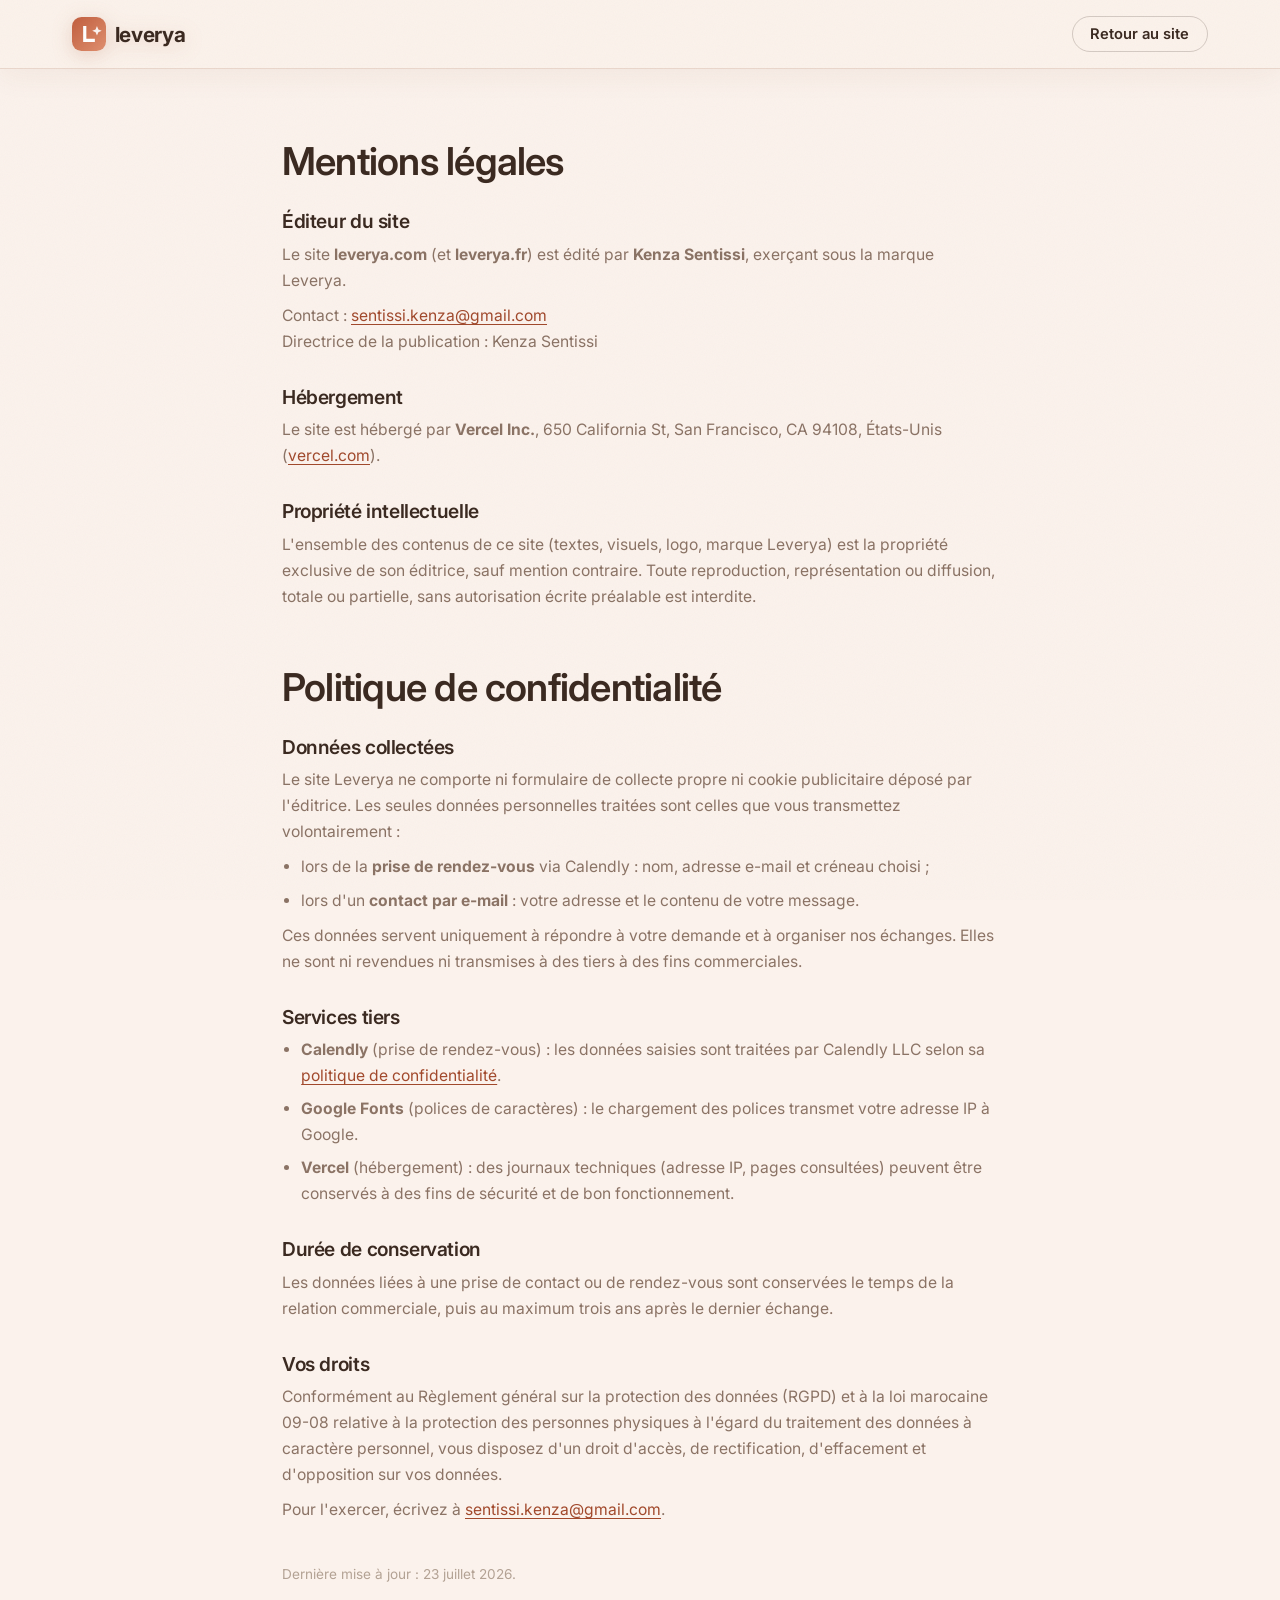
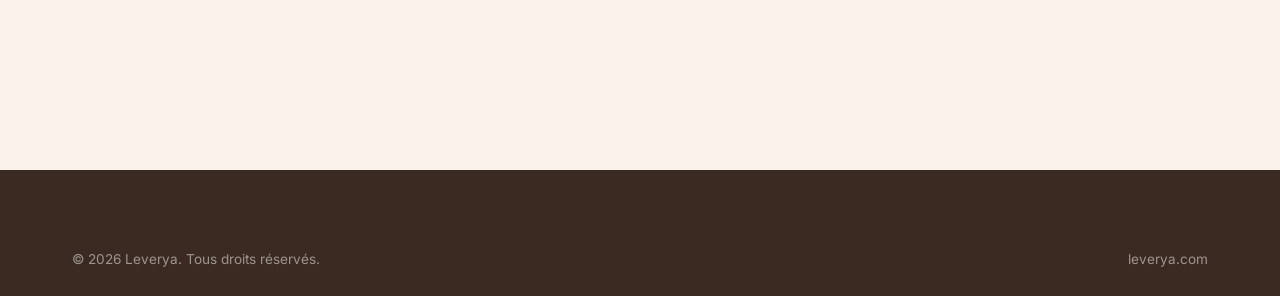
==== mentions-legales.html @ 55bc8343 "feat: v3 - logo Leverya, Calendly, photo cercle, mentions légales - Logo SVG (carré dégradé terracot" ====
<!DOCTYPE html>
<html lang="fr">
  <head>
    <meta charset="UTF-8" />
    <meta name="viewport" content="width=device-width, initial-scale=1.0" />
    <meta name="robots" content="noindex" />
    <meta
      name="description"
      content="Mentions légales et politique de confidentialité du site Leverya."
    />
    <title>Mentions légales · Leverya</title>
    <link
      rel="icon"
      href="data:image/svg+xml,%3Csvg xmlns='http://www.w3.org/2000/svg' viewBox='0 0 100 100'%3E%3Crect width='100' height='100' rx='26' fill='%23C15E3E'/%3E%3Ctext x='50' y='73' font-family='Georgia,serif' font-size='60' font-weight='600' text-anchor='middle' fill='white'%3EL%3C/text%3E%3C/svg%3E"
    />
    <link rel="preconnect" href="https://fonts.googleapis.com" />
    <link rel="preconnect" href="https://fonts.gstatic.com" crossorigin />
    <link
      href="https://fonts.googleapis.com/css2?family=Fraunces:ital,opsz,wght@0,9..144,400;0,9..144,500;0,9..144,600;1,9..144,400;1,9..144,500;1,9..144,600&family=Inter:wght@400;500;600;700&display=swap"
      rel="stylesheet"
    />
    <link rel="stylesheet" href="css/style.css" />
  </head>

  <body>
    <header class="site-header scrolled">
      <div class="container header-inner">
        <a class="brand" href="/" aria-label="Retour à l'accueil">
          <svg class="brand-logo" viewBox="0 0 150 32" aria-label="Leverya">
            <defs>
              <linearGradient id="logo-g" x1="0" y1="0" x2="1" y2="1">
                <stop offset="0%" stop-color="#c15e3e"/>
                <stop offset="100%" stop-color="#e0906f"/>
              </linearGradient>
            </defs>
            <rect width="32" height="32" rx="9" fill="url(#logo-g)"/>
            <path d="M10.5 23.5v-15h3v12h8v3z" fill="#fff"/>
            <path d="M23.5 8.5l1.3 3.2 3.2 1.3-3.2 1.3-1.3 3.2-1.3-3.2-3.2-1.3 3.2-1.3z" fill="#fff" opacity="0.9"/>
            <text x="40" y="23.5" font-family="Inter,system-ui,sans-serif" font-size="19.5" font-weight="700" letter-spacing="-0.3" fill="#3b2a21">leverya</text>
          </svg>
        </a>
        <a class="btn btn-ghost btn-sm" href="/">Retour au site</a>
      </div>
    </header>

    <main class="legal-main">
      <div class="container narrow">
        <h1 class="section-title">Mentions légales</h1>

        <section class="legal-block">
          <h2>Éditeur du site</h2>
          <p>
            Le site <strong>leverya.com</strong> (et <strong>leverya.fr</strong>)
            est édité par <strong>Kenza Sentissi</strong>, exerçant sous la
            marque Leverya.
          </p>
          <p>
            Contact :
            <a href="mailto:sentissi.kenza@gmail.com">sentissi.kenza@gmail.com</a
            ><br />
            Directrice de la publication : Kenza Sentissi
          </p>
        </section>

        <section class="legal-block">
          <h2>Hébergement</h2>
          <p>
            Le site est hébergé par <strong>Vercel Inc.</strong>, 650 California
            St, San Francisco, CA 94108, États-Unis
            (<a href="https://vercel.com" rel="noopener" target="_blank">vercel.com</a>).
          </p>
        </section>

        <section class="legal-block">
          <h2>Propriété intellectuelle</h2>
          <p>
            L'ensemble des contenus de ce site (textes, visuels, logo, marque
            Leverya) est la propriété exclusive de son éditrice, sauf mention
            contraire. Toute reproduction, représentation ou diffusion, totale
            ou partielle, sans autorisation écrite préalable est interdite.
          </p>
        </section>

        <h1 class="section-title legal-title-2">Politique de confidentialité</h1>

        <section class="legal-block">
          <h2>Données collectées</h2>
          <p>
            Le site Leverya ne comporte ni formulaire de collecte propre ni
            cookie publicitaire déposé par l'éditrice. Les seules données
            personnelles traitées sont celles que vous transmettez
            volontairement :
          </p>
          <ul>
            <li>
              lors de la <strong>prise de rendez-vous</strong> via Calendly :
              nom, adresse e-mail et créneau choisi ;
            </li>
            <li>
              lors d'un <strong>contact par e-mail</strong> : votre adresse et
              le contenu de votre message.
            </li>
          </ul>
          <p>
            Ces données servent uniquement à répondre à votre demande et à
            organiser nos échanges. Elles ne sont ni revendues ni transmises à
            des tiers à des fins commerciales.
          </p>
        </section>

        <section class="legal-block">
          <h2>Services tiers</h2>
          <ul>
            <li>
              <strong>Calendly</strong> (prise de rendez-vous) : les données
              saisies sont traitées par Calendly LLC selon sa
              <a
                href="https://calendly.com/privacy"
                rel="noopener"
                target="_blank"
                >politique de confidentialité</a
              >.
            </li>
            <li>
              <strong>Google Fonts</strong> (polices de caractères) : le
              chargement des polices transmet votre adresse IP à Google.
            </li>
            <li>
              <strong>Vercel</strong> (hébergement) : des journaux techniques
              (adresse IP, pages consultées) peuvent être conservés à des fins
              de sécurité et de bon fonctionnement.
            </li>
          </ul>
        </section>

        <section class="legal-block">
          <h2>Durée de conservation</h2>
          <p>
            Les données liées à une prise de contact ou de rendez-vous sont
            conservées le temps de la relation commerciale, puis au maximum
            trois ans après le dernier échange.
          </p>
        </section>

        <section class="legal-block">
          <h2>Vos droits</h2>
          <p>
            Conformément au Règlement général sur la protection des données
            (RGPD) et à la loi marocaine 09-08 relative à la protection des
            personnes physiques à l'égard du traitement des données à caractère
            personnel, vous disposez d'un droit d'accès, de rectification,
            d'effacement et d'opposition sur vos données.
          </p>
          <p>
            Pour l'exercer, écrivez à
            <a href="mailto:sentissi.kenza@gmail.com">sentissi.kenza@gmail.com</a>.
          </p>
        </section>

        <p class="legal-updated">Dernière mise à jour : 23 juillet 2026.</p>
      </div>
    </main>

    <footer class="site-footer">
      <div class="container footer-bottom">
        <p>© 2026 Leverya. Tous droits réservés.</p>
        <a class="footer-legal-link" href="/">leverya.com</a>
      </div>
    </footer>
  </body>
</html>
---- css/style.css ----
/* =========================================================
   Leverya · L'IA au service de vos livrables
   Design system v2 : palette terracotta + dynamisme
   Sommaire :
     1. Variables
     2. Reset et base
     3. Fond anime (blobs)
     4. Utilitaires (container, boutons, titres)
     5. En-tete
     6. Hero (+ visuel anime, compteurs)
     7. Marquee
     8. Offres 4C
     9. Methode (timeline qui se trace)
     10. Avant / apres
     11. Personas
     12. A propos
     13. Preuve
     14. FAQ
     15. CTA + prise de rendez-vous
     16. Pied de page
     17. Animations et responsive
   ========================================================= */

/* ============ 1. VARIABLES ============ */
:root {
  /* Palette terracotta (brand kit) */
  --cream: #fbf2ec;
  --cream-2: #f6e9dd;
  --cream-panel: #f0e2d3;
  --line-warm: #ead7cc;
  --white: #ffffff;

  --terra: #c15e3e;
  --terra-2: #e0906f;
  --terra-deep: #a1492c;
  --terra-soft: #f7e2d6;

  --ink: #3b2a21;
  --ink-soft: #8b7365;
  --ink-faint: #b3a294;

  /* Ombres chaudes */
  --shadow-sm: 0 2px 10px rgba(120, 70, 40, 0.07);
  --shadow-md: 0 16px 40px rgba(120, 70, 40, 0.12);
  --shadow-lg: 0 30px 70px rgba(120, 70, 40, 0.16);
  --shadow-terra: 0 12px 26px rgba(193, 94, 62, 0.32);

  /* Rayons */
  --r-sm: 14px;
  --r-md: 22px;
  --r-lg: 30px;
  --r-xl: 40px;
  --r-pill: 999px;

  --sans: "Inter", system-ui, -apple-system, "Segoe UI", Roboto, sans-serif;
  --serif: "Fraunces", Georgia, "Times New Roman", serif;

  --container: 1200px;
  --pad: clamp(1.1rem, 4vw, 2rem);
  --section-y: clamp(4rem, 9vw, 7rem);

  --grain: url("data:image/svg+xml,%3Csvg xmlns='http://www.w3.org/2000/svg' width='160' height='160'%3E%3Cfilter id='n'%3E%3CfeTurbulence type='fractalNoise' baseFrequency='0.9' numOctaves='2' stitchTiles='stitch'/%3E%3C/filter%3E%3Crect width='100%25' height='100%25' filter='url(%23n)'/%3E%3C/svg%3E");
}

/* ============ 2. RESET ET BASE ============ */
*,
*::before,
*::after {
  box-sizing: border-box;
  margin: 0;
  padding: 0;
}

html {
  scroll-behavior: smooth;
  scroll-padding-top: 90px;
  background: var(--cream);
  -webkit-text-size-adjust: 100%;
}

body {
  position: relative;
  font-family: var(--sans);
  color: var(--ink);
  background: transparent;
  line-height: 1.65;
  font-size: 1.0625rem;
  -webkit-font-smoothing: antialiased;
  text-rendering: optimizeLegibility;
  overflow-x: hidden;
}

body::before {
  content: "";
  position: fixed;
  inset: 0;
  background-image: var(--grain);
  background-size: 160px;
  opacity: 0.04;
  pointer-events: none;
  z-index: 9999;
  mix-blend-mode: multiply;
}

img {
  max-width: 100%;
  display: block;
}
a {
  color: inherit;
  text-decoration: none;
}
h1,
h2,
h3 {
  line-height: 1.1;
  font-weight: 600;
  letter-spacing: -0.02em;
}
em {
  font-style: normal;
}
.hero-title em,
.section-title em,
.cta-title em {
  font-family: var(--serif);
  font-style: italic;
  font-weight: 500;
  letter-spacing: -0.01em;
  color: var(--terra);
}
svg {
  display: block;
}
::selection {
  background: var(--terra);
  color: #fff;
}

/* ============ 3. FOND ANIME ============ */
.bg-decor {
  position: fixed;
  inset: 0;
  z-index: -1;
  overflow: hidden;
  pointer-events: none;
}
.blob {
  position: absolute;
  border-radius: 50%;
  filter: blur(60px);
  opacity: 0.5;
}
.blob-1 {
  width: 520px;
  height: 520px;
  top: -140px;
  right: -120px;
  background: radial-gradient(circle at 30% 30%, #f3c3ab, transparent 70%);
  animation: blobFloat 20s ease-in-out infinite;
}
.blob-2 {
  width: 460px;
  height: 460px;
  top: 40%;
  left: -160px;
  background: radial-gradient(circle at 40% 40%, #f6d9c6, transparent 70%);
  animation: blobFloat 26s ease-in-out infinite reverse;
}
.blob-3 {
  width: 400px;
  height: 400px;
  bottom: -120px;
  right: 10%;
  background: radial-gradient(circle at 50% 50%, #eecbb6, transparent 70%);
  animation: blobFloat 23s ease-in-out infinite;
}

/* ============ 4. UTILITAIRES ============ */
.container {
  width: 100%;
  max-width: var(--container);
  margin-inline: auto;
  padding-inline: var(--pad);
}
.container.narrow {
  max-width: 780px;
}
.section {
  padding-block: var(--section-y);
  position: relative;
}

.eyebrow {
  display: inline-flex;
  align-items: center;
  gap: 0.55rem;
  font-size: 0.78rem;
  font-weight: 700;
  letter-spacing: 0.14em;
  text-transform: uppercase;
  color: var(--terra);
  margin-bottom: 1rem;
}
.eyebrow::before {
  content: "";
  width: 22px;
  height: 2px;
  border-radius: 2px;
  background: var(--terra);
}
.eyebrow-light {
  color: rgba(255, 255, 255, 0.9);
}
.eyebrow-light::before {
  background: rgba(255, 255, 255, 0.7);
}

.section-head {
  max-width: 720px;
  margin: 0 auto clamp(2.5rem, 5vw, 3.5rem);
  text-align: center;
}
.section-head-left {
  margin-inline: 0;
  text-align: left;
}
.section-title {
  font-size: clamp(1.9rem, 3.8vw, 3rem);
}
.section-lead {
  margin-top: 1.1rem;
  color: var(--ink-soft);
  font-size: 1.08rem;
}

/* Boutons */
.btn {
  display: inline-flex;
  align-items: center;
  justify-content: center;
  gap: 0.6rem;
  padding: 0.85rem 1.5rem;
  border: 1px solid transparent;
  border-radius: var(--r-pill);
  font-family: inherit;
  font-size: 1rem;
  font-weight: 600;
  line-height: 1;
  cursor: pointer;
  transition: transform 0.25s ease, box-shadow 0.25s ease, background 0.25s ease,
    border-color 0.25s ease;
  white-space: nowrap;
}
.btn-sm {
  padding: 0.6rem 1.1rem;
  font-size: 0.92rem;
}
.btn-lg {
  padding: 1.02rem 1.8rem;
  font-size: 1.05rem;
}
.btn-arrow {
  flex: none;
  width: 1.55em;
  height: 1.55em;
  padding: 0.32em;
  border-radius: 50%;
  fill: none;
  stroke: currentColor;
  stroke-width: 2.2;
  stroke-linecap: round;
  stroke-linejoin: round;
  transition: transform 0.25s ease;
}
.btn:hover .btn-arrow {
  transform: translateX(3px);
}
.btn-primary {
  background: var(--terra);
  color: #fff;
  box-shadow: var(--shadow-terra);
}
.btn-primary .btn-arrow {
  background: rgba(255, 255, 255, 0.22);
}
.btn-primary:hover {
  background: var(--terra-deep);
  transform: translateY(-2px);
  box-shadow: 0 18px 34px rgba(161, 73, 44, 0.36);
}
.btn-ghost {
  background: transparent;
  color: var(--ink);
  border-color: rgba(59, 42, 33, 0.2);
}
.btn-ghost:hover {
  background: rgba(59, 42, 33, 0.04);
  border-color: var(--ink);
  transform: translateY(-2px);
}
.btn-light {
  background: #fff;
  color: var(--terra-deep);
}
.btn-light .btn-arrow {
  background: rgba(193, 94, 62, 0.16);
}
.btn-light:hover {
  transform: translateY(-2px);
  box-shadow: 0 18px 34px rgba(0, 0, 0, 0.16);
}

/* Carte generique */
.card {
  background: var(--white);
  border: 1px solid var(--line-warm);
  border-radius: var(--r-lg);
  box-shadow: var(--shadow-sm);
  transition: transform 0.3s ease, box-shadow 0.3s ease;
}

.spark {
  position: absolute;
  color: var(--terra-2);
  font-size: 1.4rem;
  line-height: 1;
  pointer-events: none;
  animation: floatY 6s ease-in-out infinite;
}

/* ============ 5. EN-TETE ============ */
.site-header {
  position: sticky;
  top: 0;
  z-index: 100;
  transition: background 0.3s ease, box-shadow 0.3s ease, backdrop-filter 0.3s ease;
}
.site-header.scrolled {
  background: rgba(251, 242, 236, 0.82);
  backdrop-filter: saturate(180%) blur(14px);
  box-shadow: 0 1px 0 var(--line-warm), 0 8px 30px rgba(120, 70, 40, 0.06);
}
.header-inner {
  display: flex;
  align-items: center;
  justify-content: space-between;
  gap: 1rem;
  padding-block: 1rem;
}
.brand {
  display: inline-flex;
  align-items: center;
  gap: 0.65rem;
  font-weight: 700;
}
.brand-logo {
  height: 34px;
  width: auto;
  display: block;
  filter: drop-shadow(0 4px 10px rgba(161, 73, 44, 0.2));
}
.nav {
  display: flex;
  gap: 2rem;
  margin-left: auto;
  margin-right: 1.6rem;
}
.nav a {
  position: relative;
  font-weight: 500;
  color: var(--ink-soft);
  transition: color 0.2s ease;
}
.nav a::after {
  content: "";
  position: absolute;
  left: 0;
  bottom: -6px;
  width: 0;
  height: 2px;
  border-radius: 2px;
  background: var(--terra);
  transition: width 0.25s ease;
}
.nav a:hover {
  color: var(--ink);
}
.nav a:hover::after {
  width: 100%;
}
.burger {
  display: none;
  flex-direction: column;
  gap: 5px;
  width: 44px;
  height: 44px;
  align-items: center;
  justify-content: center;
  background: transparent;
  border: 1px solid rgba(59, 42, 33, 0.2);
  border-radius: 12px;
  cursor: pointer;
}
.burger span {
  width: 20px;
  height: 2px;
  border-radius: 2px;
  background: var(--ink);
  transition: transform 0.3s ease, opacity 0.2s ease;
}
.burger[aria-expanded="true"] span:nth-child(1) {
  transform: translateY(7px) rotate(45deg);
}
.burger[aria-expanded="true"] span:nth-child(2) {
  opacity: 0;
}
.burger[aria-expanded="true"] span:nth-child(3) {
  transform: translateY(-7px) rotate(-45deg);
}
.mobile-menu {
  display: flex;
  flex-direction: column;
  gap: 0.35rem;
  padding: 0.6rem var(--pad) 1.4rem;
  background: rgba(251, 242, 236, 0.97);
  backdrop-filter: blur(14px);
  border-top: 1px solid var(--line-warm);
}
.mobile-menu[hidden] {
  display: none;
}
.mobile-menu a {
  padding: 0.75rem 0.5rem;
  font-weight: 500;
  color: var(--ink);
  border-bottom: 1px solid var(--line-warm);
}
.mobile-menu a.btn {
  margin-top: 0.6rem;
  border-bottom: none;
  color: #fff;
}

/* ============ 6. HERO ============ */
.hero {
  padding-top: clamp(2rem, 5vw, 3.5rem);
  padding-bottom: clamp(2rem, 5vw, 4rem);
}
.hero-grid {
  display: grid;
  grid-template-columns: 1.05fr 0.95fr;
  gap: clamp(2rem, 5vw, 4rem);
  align-items: center;
}
.kicker {
  display: inline-flex;
  align-items: center;
  gap: 0.6rem;
  font-size: 0.82rem;
  font-weight: 600;
  letter-spacing: 0.02em;
  color: var(--terra-deep);
  background: var(--terra-soft);
  padding: 0.5rem 1rem 0.5rem 0.8rem;
  border-radius: var(--r-pill);
  margin-bottom: 1.5rem;
}
.kicker-dot {
  width: 8px;
  height: 8px;
  border-radius: 50%;
  background: var(--terra);
  box-shadow: 0 0 0 4px rgba(193, 94, 62, 0.18);
  animation: pulse 2.4s ease-in-out infinite;
}
.hero-title {
  font-size: clamp(2.3rem, 4.6vw, 3.7rem);
  font-weight: 600;
  letter-spacing: -0.025em;
}
.hero-sub {
  max-width: 46ch;
  margin-top: 1.4rem;
  color: var(--ink-soft);
  font-size: clamp(1.05rem, 1.6vw, 1.2rem);
}
.hero-actions {
  display: flex;
  flex-wrap: wrap;
  gap: 0.9rem;
  margin-top: 2rem;
}
.hero-stats {
  display: flex;
  flex-wrap: wrap;
  gap: 1.6rem 2.4rem;
  list-style: none;
  margin-top: 2.6rem;
  padding-top: 1.8rem;
  border-top: 1px solid var(--line-warm);
}
.hero-stats li {
  display: flex;
  flex-direction: column;
}
.stat-num {
  font-family: var(--serif);
  font-size: 2.4rem;
  font-weight: 600;
  line-height: 1;
  color: var(--terra);
}
.stat-label {
  margin-top: 0.35rem;
  font-size: 0.9rem;
  color: var(--ink-soft);
  max-width: 16ch;
}

/* Visuel anime : document */
.hero-visual {
  position: relative;
  min-height: 380px;
  display: grid;
  place-items: center;
}
.doc-window {
  width: 100%;
  max-width: 400px;
  background: var(--white);
  border-radius: var(--r-lg);
  border: 1px solid var(--line-warm);
  box-shadow: var(--shadow-lg);
  overflow: hidden;
}
.doc-bar {
  display: flex;
  align-items: center;
  gap: 6px;
  padding: 14px 18px;
  background: var(--cream-2);
  border-bottom: 1px solid var(--line-warm);
}
.doc-bar > span {
  width: 11px;
  height: 11px;
  border-radius: 50%;
  background: var(--line-warm);
}
.doc-bar > span:nth-child(1) {
  background: #e08a6a;
}
.doc-bar > span:nth-child(2) {
  background: #e8b96f;
}
.doc-bar > span:nth-child(3) {
  background: #8fbf8a;
}
.doc-pill {
  margin-left: auto;
  display: inline-flex;
  align-items: center;
  gap: 6px;
  font-size: 0.72rem;
  font-weight: 600;
  color: var(--terra-deep);
  background: var(--terra-soft);
  padding: 5px 11px;
  border-radius: var(--r-pill);
}
.doc-dot-live {
  width: 7px;
  height: 7px;
  border-radius: 50%;
  background: var(--terra);
  animation: pulse 1.6s ease-in-out infinite;
}
.doc-body {
  padding: 1.6rem 1.6rem 1.9rem;
  display: grid;
  gap: 0.75rem;
}
.doc-title-line {
  height: 16px;
  width: 60%;
  border-radius: 6px;
  background: var(--ink);
  opacity: 0.85;
  transform-origin: left;
  animation: writeLine 7s ease-in-out infinite;
}
.doc-line {
  height: 10px;
  border-radius: 5px;
  background: var(--line-warm);
  transform-origin: left;
  animation: writeLine 7s ease-in-out infinite;
}
.doc-line.l1 { width: 100%; animation-delay: 0.3s; }
.doc-line.l2 { width: 92%; animation-delay: 0.6s; }
.doc-line.l3 { width: 96%; animation-delay: 0.9s; }
.doc-line.l4 { width: 70%; animation-delay: 1.2s; }
.doc-sep { height: 1px; background: var(--line-warm); margin: 0.4rem 0; }
.doc-line.l5 { width: 88%; animation-delay: 1.6s; }
.doc-line.l6 { width: 97%; animation-delay: 1.9s; }
.doc-line.l7 { width: 55%; animation-delay: 2.2s; background: var(--terra-2); opacity: 0.7; }

.float-card {
  position: absolute;
  display: flex;
  align-items: center;
  gap: 0.7rem;
  background: var(--white);
  border: 1px solid var(--line-warm);
  border-radius: var(--r-md);
  padding: 0.75rem 1rem;
  box-shadow: var(--shadow-md);
}
.float-card strong {
  display: block;
  font-size: 1.05rem;
  color: var(--ink);
}
.float-card span {
  font-size: 0.78rem;
  color: var(--ink-soft);
}
.fc-icon {
  display: grid;
  place-items: center;
  width: 38px;
  height: 38px;
  border-radius: 10px;
  background: var(--terra-soft);
  flex: none;
}
.fc-icon svg {
  width: 20px;
  height: 20px;
  fill: none;
  stroke: var(--terra);
  stroke-width: 1.9;
  stroke-linecap: round;
  stroke-linejoin: round;
}
.fc-icon-2 {
  background: #e5f0e2;
}
.fc-icon-2 svg {
  stroke: #4f9a54;
}
.float-card-time {
  top: 12%;
  left: -6%;
  animation: floatY 5s ease-in-out infinite;
}
.float-card-quality {
  bottom: 12%;
  right: -4%;
  animation: floatY 6s ease-in-out infinite 0.6s;
}
.hero-visual .spark-1 {
  top: 2%;
  right: 12%;
}
.hero-visual .spark-2 {
  bottom: 4%;
  left: 6%;
  font-size: 1rem;
  animation-delay: 1s;
}

/* ============ 7. MARQUEE ============ */
.marquee-wrap {
  padding-block: clamp(1rem, 2vw, 1.6rem);
  border-block: 1px solid var(--line-warm);
  background: rgba(246, 233, 221, 0.5);
}
.marquee {
  overflow: hidden;
  -webkit-mask-image: linear-gradient(90deg, transparent, #000 8%, #000 92%, transparent);
  mask-image: linear-gradient(90deg, transparent, #000 8%, #000 92%, transparent);
}
.marquee-track {
  display: flex;
  align-items: center;
  gap: 1.6rem;
  width: max-content;
  animation: marquee 26s linear infinite;
}
.marquee-track span {
  font-family: var(--serif);
  font-size: 1.5rem;
  font-weight: 500;
  color: var(--ink);
  white-space: nowrap;
}
.marquee-track i {
  color: var(--terra-2);
  font-style: normal;
  font-size: 0.7rem;
}
.marquee:hover .marquee-track {
  animation-play-state: paused;
}

/* ============ 8. OFFRES 4C ============ */
.cards-grid {
  display: grid;
  grid-template-columns: repeat(2, 1fr);
  gap: clamp(1rem, 2vw, 1.4rem);
}
.offer-card {
  position: relative;
  overflow: hidden;
  padding: clamp(1.6rem, 3vw, 2.3rem);
}
.offer-card::before {
  content: "";
  position: absolute;
  top: 0;
  left: 0;
  right: 0;
  height: 4px;
  background: linear-gradient(90deg, var(--terra), var(--terra-2));
  transform: scaleX(0);
  transform-origin: left;
  transition: transform 0.35s ease;
}
.offer-card:hover {
  transform: translateY(-6px);
  box-shadow: var(--shadow-md);
}
.offer-card:hover::before {
  transform: scaleX(1);
}
.offer-top {
  display: flex;
  align-items: center;
  gap: 0.8rem;
  margin-bottom: 1.2rem;
}
.offer-letter {
  display: grid;
  place-items: center;
  width: 46px;
  height: 46px;
  border-radius: 13px;
  background: var(--terra);
  color: #fff;
  font-family: var(--serif);
  font-size: 1.5rem;
  font-weight: 600;
  box-shadow: var(--shadow-terra);
}
.offer-step {
  font-size: 0.78rem;
  font-weight: 700;
  letter-spacing: 0.12em;
  text-transform: uppercase;
  color: var(--terra-deep);
}
.offer-card h3 {
  font-size: 1.4rem;
  margin-bottom: 0.5rem;
}
.offer-tagline {
  font-weight: 600;
  color: var(--terra-deep);
  margin-bottom: 0.7rem;
}
.offer-text {
  color: var(--ink-soft);
  margin-bottom: 1.1rem;
}
.check-list {
  list-style: none;
  display: grid;
  gap: 0.55rem;
}
.check-list li {
  position: relative;
  padding-left: 1.9rem;
  color: var(--ink);
  font-size: 0.97rem;
}
.check-list li::before {
  content: "";
  position: absolute;
  left: 0;
  top: 0.15em;
  width: 20px;
  height: 20px;
  border-radius: 50%;
  background: var(--terra-soft)
    url("data:image/svg+xml,%3Csvg xmlns='http://www.w3.org/2000/svg' viewBox='0 0 24 24' fill='none' stroke='%23c15e3e' stroke-width='3' stroke-linecap='round' stroke-linejoin='round'%3E%3Cpath d='M20 6L9 17l-5-5'/%3E%3C/svg%3E")
    center / 12px no-repeat;
}

/* ============ 9. METHODE (TIMELINE) ============ */
.method-panel {
  position: relative;
  overflow: hidden;
  background: var(--cream-panel);
  border-radius: var(--r-xl);
  padding: clamp(2rem, 5vw, 4rem);
  border: 1px solid rgba(255, 255, 255, 0.5);
}
.method-panel::after {
  content: "";
  position: absolute;
  inset: 0;
  background-image: var(--grain);
  background-size: 150px;
  opacity: 0.05;
  mix-blend-mode: multiply;
  pointer-events: none;
}
.method-panel .section-head {
  position: relative;
  z-index: 1;
  max-width: 640px;
}
.timeline {
  position: relative;
  list-style: none;
  margin-top: clamp(2rem, 4vw, 3rem);
  padding-left: 4px;
  z-index: 1;
}
.timeline::before {
  content: "";
  position: absolute;
  left: 26px;
  top: 12px;
  bottom: 12px;
  width: 3px;
  border-radius: 3px;
  background: var(--line-warm);
}
.timeline::after {
  content: "";
  position: absolute;
  left: 26px;
  top: 12px;
  width: 3px;
  height: var(--fill, 0%);
  max-height: calc(100% - 24px);
  border-radius: 3px;
  background: linear-gradient(var(--terra), var(--terra-2));
  transition: height 0.25s ease-out;
}
.tl-step {
  position: relative;
  display: flex;
  gap: 1.5rem;
  padding-bottom: 2.2rem;
}
.tl-step:last-child {
  padding-bottom: 0;
}
.tl-node {
  flex: none;
  display: grid;
  place-items: center;
  width: 54px;
  height: 54px;
  border-radius: 50%;
  background: var(--white);
  border: 2px solid var(--line-warm);
  color: var(--terra);
  font-family: var(--serif);
  font-size: 1.5rem;
  font-weight: 600;
  position: relative;
  z-index: 2;
  transition: border-color 0.4s ease, background 0.4s ease, color 0.4s ease,
    transform 0.4s ease;
}
.tl-step.on .tl-node {
  background: var(--terra);
  border-color: var(--terra);
  color: #fff;
  transform: scale(1.06);
}
.tl-kicker {
  font-size: 0.74rem;
  font-weight: 700;
  letter-spacing: 0.12em;
  text-transform: uppercase;
  color: var(--terra-deep);
}
.tl-body h3 {
  font-size: 1.25rem;
  margin: 0.25rem 0 0.4rem;
}
.tl-body p {
  color: var(--ink-soft);
  max-width: 52ch;
}

/* ============ 10. AVANT / APRES ============ */
.ba-grid {
  display: grid;
  grid-template-columns: 1fr auto 1fr;
  gap: clamp(1rem, 2.5vw, 2rem);
  align-items: center;
}
.ba-card {
  padding: clamp(1.6rem, 3vw, 2.2rem);
  border-radius: var(--r-lg);
  border: 1px solid var(--line-warm);
}
.ba-before {
  background: var(--white);
}
.ba-after {
  background: linear-gradient(160deg, #fff, var(--terra-soft));
  border-color: var(--terra-2);
}
.ba-tag {
  display: inline-block;
  font-size: 0.75rem;
  font-weight: 700;
  letter-spacing: 0.1em;
  text-transform: uppercase;
  color: var(--ink-soft);
  background: var(--cream-2);
  padding: 0.35rem 0.8rem;
  border-radius: var(--r-pill);
  margin-bottom: 1rem;
}
.ba-tag-after {
  color: #fff;
  background: var(--terra);
}
.ba-card h3 {
  font-size: 1.3rem;
  margin-bottom: 1rem;
}
.ba-list {
  list-style: none;
  display: grid;
  gap: 0.6rem;
  margin-bottom: 1.4rem;
}
.ba-list li {
  position: relative;
  padding-left: 1.4rem;
  color: var(--ink-soft);
  font-size: 0.96rem;
}
.ba-list li::before {
  content: "";
  position: absolute;
  left: 0;
  top: 0.55em;
  width: 7px;
  height: 7px;
  border-radius: 2px;
  background: var(--terra-2);
}
.ba-bar {
  display: flex;
  align-items: center;
  gap: 0.8rem;
  height: 34px;
  border-radius: var(--r-pill);
  background: var(--cream-2);
  padding: 0 1rem 0 0;
  overflow: hidden;
  font-size: 0.85rem;
  font-weight: 700;
  color: var(--ink-soft);
}
.ba-bar i {
  display: block;
  height: 100%;
  width: var(--w);
  border-radius: var(--r-pill);
  background: repeating-linear-gradient(45deg, #d9c3b4, #d9c3b4 8px, #cdb5a4 8px, #cdb5a4 16px);
}
.ba-bar-after i {
  background: linear-gradient(90deg, var(--terra), var(--terra-2));
}
.ba-bar-after {
  color: var(--terra-deep);
}
.ba-arrow svg {
  width: 40px;
  height: 40px;
  fill: none;
  stroke: var(--terra);
  stroke-width: 2;
  stroke-linecap: round;
  stroke-linejoin: round;
}

/* ============ 11. PERSONAS ============ */
.persona-grid {
  display: grid;
  grid-template-columns: repeat(3, 1fr);
  gap: clamp(1rem, 2vw, 1.4rem);
}
.persona-card {
  padding: clamp(1.6rem, 3vw, 2.1rem);
  background: var(--cream-2);
  border-color: transparent;
}
.persona-card:hover {
  transform: translateY(-5px);
  box-shadow: var(--shadow-md);
}
.persona-ico {
  display: grid;
  place-items: center;
  width: 52px;
  height: 52px;
  border-radius: 14px;
  background: #fff;
  box-shadow: var(--shadow-sm);
  margin-bottom: 1.1rem;
}
.persona-ico svg {
  width: 26px;
  height: 26px;
  fill: none;
  stroke: var(--terra);
  stroke-width: 1.8;
  stroke-linecap: round;
  stroke-linejoin: round;
}
.persona-card h3 {
  font-size: 1.2rem;
  margin-bottom: 0.55rem;
}
.persona-card p {
  color: var(--ink-soft);
  font-size: 0.98rem;
}

/* ============ 12. A PROPOS ============ */
.about-grid {
  display: grid;
  grid-template-columns: 0.9fr 1.1fr;
  gap: clamp(2rem, 5vw, 4rem);
  align-items: center;
}
.about-media {
  position: relative;
}
.about-frame {
  position: relative;
  border-radius: 50%;
  overflow: hidden;
  background: linear-gradient(160deg, var(--terra-2), var(--terra));
  box-shadow: var(--shadow-lg);
  aspect-ratio: 1 / 1;
  border: 6px solid #fff;
}
.about-frame::after {
  content: "";
  position: absolute;
  inset: 0;
  background: linear-gradient(180deg, transparent 60%, rgba(161, 73, 44, 0.22));
  mix-blend-mode: multiply;
}
.about-frame img {
  width: 100%;
  height: 100%;
  object-fit: cover;
  /* Zoom sur le visage (photo au pupitre, tete en haut) */
  transform: scale(1.65);
  transform-origin: 50% 14%;
  object-position: center top;
  /* Rechauffe legerement le fond de la photo pour l'accorder au terracotta */
  filter: saturate(1.12) sepia(0.14) contrast(1.02);
}
.about-badge {
  position: absolute;
  left: 50%;
  bottom: -16px;
  transform: translateX(-50%);
  width: max-content;
  max-width: 92%;
  text-align: center;
  background: #fff;
  border-radius: var(--r-md);
  padding: 0.8rem 1.3rem;
  box-shadow: var(--shadow-md);
  border: 1px solid var(--line-warm);
}
.about-badge strong {
  display: block;
  font-size: 0.95rem;
  color: var(--ink);
}
.about-badge span {
  font-size: 0.8rem;
  color: var(--ink-soft);
}
.about-spark {
  top: -14px;
  left: -10px;
  font-size: 2rem;
}
.about-body .section-title {
  margin-bottom: 1.2rem;
}
.about-body p {
  color: var(--ink-soft);
  margin-bottom: 1rem;
  max-width: 54ch;
}
.about-tags {
  list-style: none;
  display: flex;
  flex-wrap: wrap;
  gap: 0.55rem;
  margin: 1.3rem 0 0.4rem;
}
.about-tags li {
  font-size: 0.85rem;
  font-weight: 600;
  color: var(--terra-deep);
  background: var(--terra-soft);
  border: 1px solid rgba(193, 94, 62, 0.22);
  padding: 0.42rem 0.9rem;
  border-radius: var(--r-pill);
}
.about-body .btn {
  margin-top: 1.1rem;
}

/* ============ 13. PREUVE ============ */
.trust-grid {
  display: grid;
  grid-template-columns: repeat(4, 1fr);
  gap: clamp(1rem, 2vw, 1.4rem);
}
.trust-card {
  padding: clamp(1.5rem, 2.5vw, 2rem);
}
.trust-card:hover {
  transform: translateY(-5px);
  box-shadow: var(--shadow-md);
}
.trust-ico {
  display: grid;
  place-items: center;
  width: 50px;
  height: 50px;
  border-radius: 14px;
  background: var(--terra-soft);
  margin-bottom: 1rem;
}
.trust-ico svg {
  width: 26px;
  height: 26px;
  fill: none;
  stroke: var(--terra);
  stroke-width: 1.8;
  stroke-linecap: round;
  stroke-linejoin: round;
}
.trust-card h3 {
  font-size: 1.12rem;
  margin-bottom: 0.4rem;
}
.trust-card p {
  color: var(--ink-soft);
  font-size: 0.94rem;
}
.proof-soon {
  margin-top: 2rem;
  text-align: center;
  color: var(--ink-soft);
  font-size: 0.98rem;
}
.proof-soon span {
  color: var(--terra-2);
  letter-spacing: 0.1em;
  margin-right: 0.4rem;
}

/* ============ 14. FAQ ============ */
.section-faq .section-head {
  margin-bottom: clamp(2rem, 4vw, 3rem);
}
.faq {
  display: grid;
  gap: 0.9rem;
}
.faq-item {
  background: var(--white);
  border: 1px solid var(--line-warm);
  border-radius: var(--r-md);
  padding: 0 1.5rem;
  transition: box-shadow 0.25s ease, border-color 0.25s ease;
}
.faq-item[open] {
  box-shadow: var(--shadow-sm);
  border-color: var(--terra-2);
}
.faq-item summary {
  display: flex;
  align-items: center;
  justify-content: space-between;
  gap: 1rem;
  padding: 1.25rem 0;
  font-weight: 600;
  font-size: 1.05rem;
  cursor: pointer;
  list-style: none;
}
.faq-item summary::-webkit-details-marker {
  display: none;
}
.faq-icon {
  position: relative;
  flex: none;
  width: 26px;
  height: 26px;
  border-radius: 50%;
  background: var(--terra-soft);
  transition: background 0.25s ease;
}
.faq-icon::before,
.faq-icon::after {
  content: "";
  position: absolute;
  top: 50%;
  left: 50%;
  width: 11px;
  height: 2px;
  border-radius: 2px;
  background: var(--terra-deep);
  transform: translate(-50%, -50%);
  transition: transform 0.25s ease;
}
.faq-icon::after {
  transform: translate(-50%, -50%) rotate(90deg);
}
.faq-item[open] .faq-icon {
  background: var(--terra);
}
.faq-item[open] .faq-icon::before,
.faq-item[open] .faq-icon::after {
  background: #fff;
}
.faq-item[open] .faq-icon::after {
  transform: translate(-50%, -50%) rotate(0);
}
.faq-answer {
  padding-bottom: 1.35rem;
  color: var(--ink-soft);
  max-width: 64ch;
}

/* ============ 15. CTA + RDV ============ */
.cta-panel {
  position: relative;
  overflow: hidden;
  border-radius: var(--r-xl);
  padding: clamp(2.5rem, 5vw, 4rem);
  background: linear-gradient(150deg, var(--terra) 0%, var(--terra-deep) 100%);
  color: #fff;
  box-shadow: var(--shadow-lg);
}
.cta-panel::after {
  content: "";
  position: absolute;
  inset: 0;
  background-image: var(--grain);
  background-size: 150px;
  opacity: 0.08;
  mix-blend-mode: overlay;
  pointer-events: none;
}
.cta-inner {
  position: relative;
  z-index: 1;
  display: grid;
  grid-template-columns: 1.1fr 0.9fr;
  gap: clamp(2rem, 4vw, 3.5rem);
  align-items: center;
}
.cta-title {
  font-size: clamp(1.9rem, 3.6vw, 2.9rem);
}
.cta-title em {
  color: #fff;
  text-decoration: underline;
  text-decoration-color: rgba(255, 255, 255, 0.55);
  text-underline-offset: 6px;
  text-decoration-thickness: 3px;
}
.cta-lead {
  margin-top: 1.1rem;
  color: rgba(255, 255, 255, 0.88);
  font-size: 1.08rem;
  max-width: 44ch;
}
.cta-points {
  list-style: none;
  display: grid;
  gap: 0.55rem;
  margin-top: 1.4rem;
}
.cta-points li {
  position: relative;
  padding-left: 1.7rem;
  color: rgba(255, 255, 255, 0.92);
}
.cta-points li::before {
  content: "";
  position: absolute;
  left: 0;
  top: 0.2em;
  width: 18px;
  height: 18px;
  border-radius: 50%;
  background: rgba(255, 255, 255, 0.18)
    url("data:image/svg+xml,%3Csvg xmlns='http://www.w3.org/2000/svg' viewBox='0 0 24 24' fill='none' stroke='white' stroke-width='3' stroke-linecap='round' stroke-linejoin='round'%3E%3Cpath d='M20 6L9 17l-5-5'/%3E%3C/svg%3E")
    center / 11px no-repeat;
}
.cta-panel .spark {
  color: rgba(255, 255, 255, 0.5);
}
.cta-spark-1 {
  top: 14%;
  left: 8%;
}
.cta-spark-2 {
  bottom: 16%;
  left: 46%;
  font-size: 1rem;
}
.booking-card {
  background: #fff;
  color: var(--ink);
  border-radius: var(--r-lg);
  padding: 1.5rem 1.5rem 0.6rem;
  box-shadow: var(--shadow-lg);
}
.calendly-embed {
  border-radius: var(--r-md);
  overflow: hidden;
  margin-inline: -0.5rem;
}
.calendly-embed iframe {
  display: block;
  border: 0;
}
.booking-head {
  display: flex;
  align-items: center;
  gap: 0.5rem;
  font-weight: 700;
  font-size: 0.9rem;
  color: var(--ink);
  margin-bottom: 1rem;
}
.booking-dot {
  width: 9px;
  height: 9px;
  border-radius: 50%;
  background: #4f9a54;
  box-shadow: 0 0 0 4px rgba(79, 154, 84, 0.18);
}

/* ============ 16. PIED DE PAGE ============ */
.site-footer {
  background: var(--ink);
  color: rgba(255, 255, 255, 0.72);
  padding-block: clamp(2.5rem, 5vw, 3.5rem) 1.6rem;
  margin-top: var(--section-y);
}
.footer-inner {
  display: flex;
  flex-wrap: wrap;
  gap: 2rem;
  justify-content: space-between;
  align-items: flex-start;
  padding-bottom: 2rem;
  border-bottom: 1px solid rgba(255, 255, 255, 0.12);
}
.footer-brand {
  max-width: 340px;
}
.brand-logo-footer {
  margin-bottom: 0.9rem;
  filter: none;
}
.footer-brand p {
  font-size: 0.95rem;
}
.footer-nav {
  display: flex;
  flex-wrap: wrap;
  gap: 1.4rem;
}
.footer-nav a {
  color: rgba(255, 255, 255, 0.72);
  font-weight: 500;
  transition: color 0.2s ease;
}
.footer-nav a:hover {
  color: #fff;
}
.footer-bottom {
  display: flex;
  flex-wrap: wrap;
  gap: 0.5rem 1.5rem;
  justify-content: space-between;
  padding-top: 1.4rem;
  font-size: 0.85rem;
  color: rgba(255, 255, 255, 0.5);
}

/* ============ 16b. PAGE LEGALE ============ */
.legal-main {
  padding-block: clamp(2.5rem, 6vw, 4.5rem);
}
.legal-main .section-title {
  font-size: clamp(1.7rem, 3.2vw, 2.4rem);
  margin-bottom: 1.8rem;
}
.legal-title-2 {
  margin-top: 3.5rem;
}
.legal-block {
  margin-bottom: 2rem;
}
.legal-block h2 {
  font-size: 1.2rem;
  margin-bottom: 0.6rem;
}
.legal-block p,
.legal-block li {
  color: var(--ink-soft);
  font-size: 0.98rem;
}
.legal-block p + p {
  margin-top: 0.6rem;
}
.legal-block ul {
  margin: 0.6rem 0 0.6rem 1.2rem;
  display: grid;
  gap: 0.45rem;
}
.legal-block a {
  color: var(--terra-deep);
  text-decoration: underline;
  text-underline-offset: 3px;
}
.legal-updated {
  margin-top: 2.5rem;
  font-size: 0.85rem;
  color: var(--ink-faint);
}
.footer-legal-link {
  color: rgba(255, 255, 255, 0.5);
  transition: color 0.2s ease;
}
.footer-legal-link:hover {
  color: #fff;
}

/* ============ 17. ANIMATIONS ============ */
.reveal {
  opacity: 0;
  transform: translateY(22px);
  transition: opacity 0.7s ease, transform 0.7s cubic-bezier(0.22, 1, 0.36, 1);
  will-change: opacity, transform;
}
.reveal.visible {
  opacity: 1;
  transform: none;
}

@keyframes floatY {
  0%, 100% { transform: translateY(0); }
  50% { transform: translateY(-10px); }
}
@keyframes blobFloat {
  0%, 100% { transform: translate(0, 0) scale(1); }
  33% { transform: translate(30px, -20px) scale(1.08); }
  66% { transform: translate(-20px, 20px) scale(0.96); }
}
@keyframes pulse {
  0%, 100% { box-shadow: 0 0 0 4px rgba(193, 94, 62, 0.18); }
  50% { box-shadow: 0 0 0 7px rgba(193, 94, 62, 0.05); }
}
@keyframes marquee {
  from { transform: translateX(0); }
  to { transform: translateX(-50%); }
}
@keyframes writeLine {
  0% { transform: scaleX(0); opacity: 0; }
  10% { opacity: 1; }
  28% { transform: scaleX(1); }
  86% { transform: scaleX(1); opacity: 1; }
  100% { transform: scaleX(1); opacity: 0; }
}

@media (prefers-reduced-motion: reduce) {
  html { scroll-behavior: auto; }
  .reveal { opacity: 1; transform: none; transition: none; }
  .blob, .spark, .float-card, .doc-line, .doc-title-line, .doc-dot-live,
  .kicker-dot, .marquee-track {
    animation: none !important;
  }
  * { transition-duration: 0.001ms !important; }
}

/* ============ RESPONSIVE ============ */
@media (max-width: 960px) {
  .hero-grid {
    grid-template-columns: 1fr;
    gap: 2.5rem;
  }
  .hero-visual {
    min-height: 340px;
    order: 2;
  }
  .trust-grid {
    grid-template-columns: repeat(2, 1fr);
  }
  .about-grid {
    grid-template-columns: 1fr;
  }
  .about-media {
    max-width: 420px;
    margin-inline: auto;
  }
  .cta-inner {
    grid-template-columns: 1fr;
  }
}

@media (max-width: 820px) {
  .nav,
  .nav-cta {
    display: none;
  }
  .burger {
    display: flex;
  }
  .cards-grid {
    grid-template-columns: 1fr;
  }
  .persona-grid {
    grid-template-columns: 1fr;
  }
  .ba-grid {
    grid-template-columns: 1fr;
  }
  .ba-arrow {
    transform: rotate(90deg);
    justify-self: center;
  }
}

@media (max-width: 520px) {
  body {
    font-size: 1rem;
  }
  .hero-stats {
    gap: 1.2rem 1.8rem;
  }
  .stat-num {
    font-size: 2rem;
  }
  .trust-grid {
    grid-template-columns: 1fr;
  }
  .hero-actions .btn {
    width: 100%;
  }
  .float-card-time {
    left: 0;
  }
  .float-card-quality {
    right: 0;
  }
}
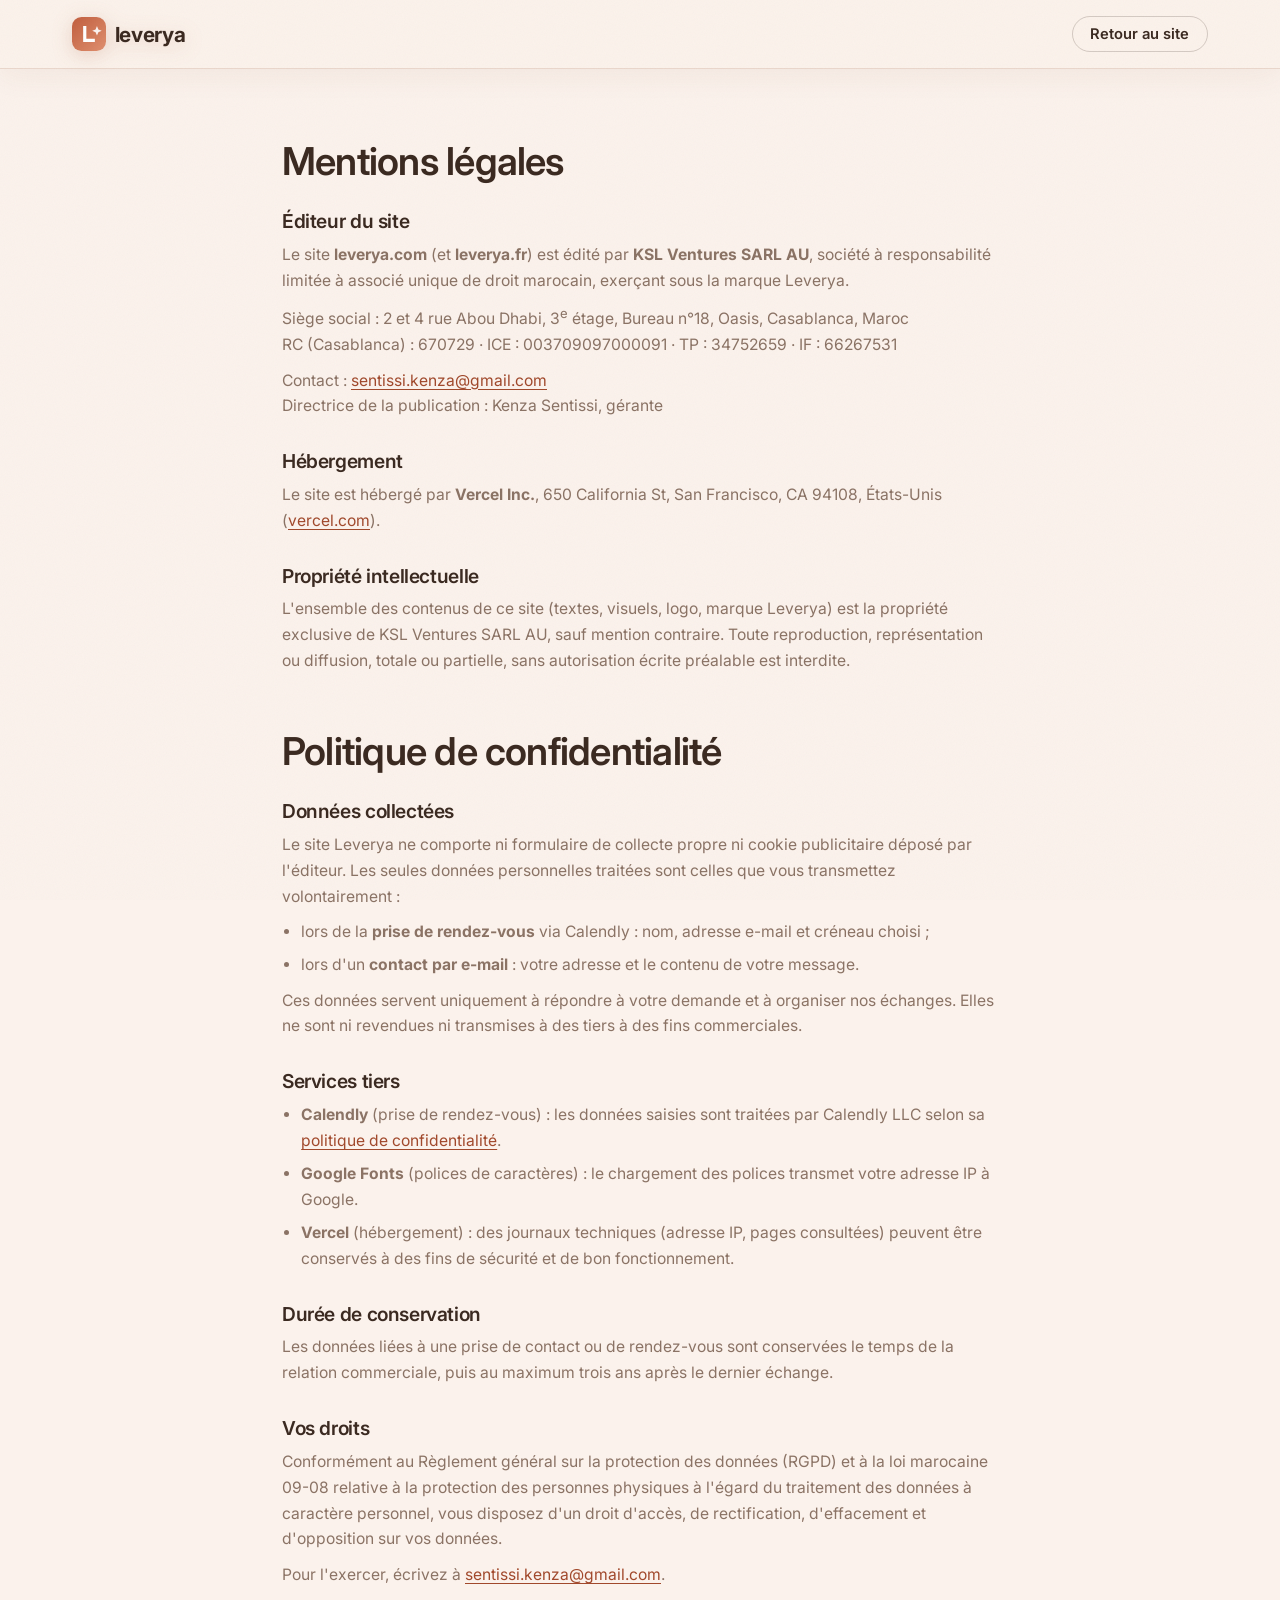
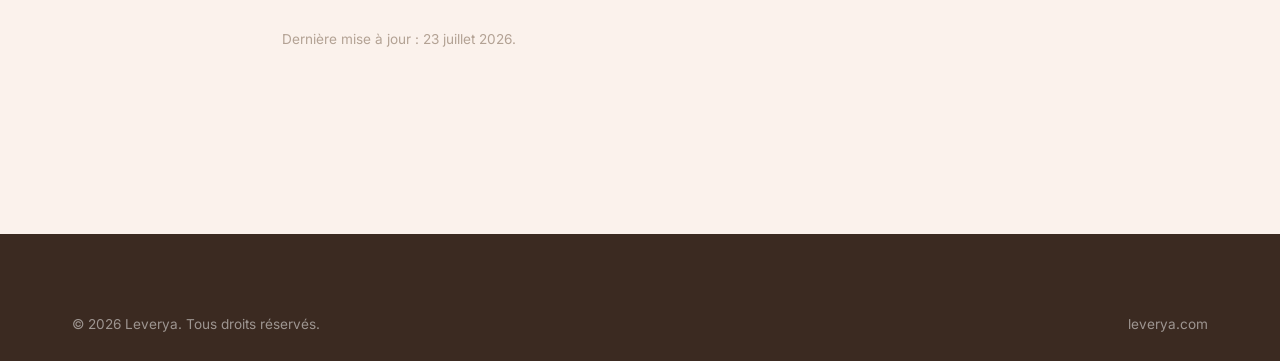
==== commit 8860bba9: "feat: mentions légales complètes avec KSL Ventures SARL AU Éditeur : KSL Ventures SARL AU, siège soc" ====
--- a/mentions-legales.html
+++ b/mentions-legales.html
@@ -51,14 +51,21 @@
           <h2>Éditeur du site</h2>
           <p>
             Le site <strong>leverya.com</strong> (et <strong>leverya.fr</strong>)
-            est édité par <strong>Kenza Sentissi</strong>, exerçant sous la
-            marque Leverya.
+            est édité par <strong>KSL Ventures SARL AU</strong>, société à
+            responsabilité limitée à associé unique de droit marocain, exerçant
+            sous la marque Leverya.
+          </p>
+          <p>
+            Siège social : 2 et 4 rue Abou Dhabi, 3<sup>e</sup> étage, Bureau
+            n°18, Oasis, Casablanca, Maroc<br />
+            RC (Casablanca) : 670729 · ICE : 003709097000091 · TP : 34752659 ·
+            IF : 66267531
           </p>
           <p>
             Contact :
             <a href="mailto:sentissi.kenza@gmail.com">sentissi.kenza@gmail.com</a
             ><br />
-            Directrice de la publication : Kenza Sentissi
+            Directrice de la publication : Kenza Sentissi, gérante
           </p>
         </section>
 
@@ -75,9 +82,10 @@
           <h2>Propriété intellectuelle</h2>
           <p>
             L'ensemble des contenus de ce site (textes, visuels, logo, marque
-            Leverya) est la propriété exclusive de son éditrice, sauf mention
-            contraire. Toute reproduction, représentation ou diffusion, totale
-            ou partielle, sans autorisation écrite préalable est interdite.
+            Leverya) est la propriété exclusive de KSL Ventures SARL AU, sauf
+            mention contraire. Toute reproduction, représentation ou diffusion,
+            totale ou partielle, sans autorisation écrite préalable est
+            interdite.
           </p>
         </section>
 
@@ -87,7 +95,7 @@
           <h2>Données collectées</h2>
           <p>
             Le site Leverya ne comporte ni formulaire de collecte propre ni
-            cookie publicitaire déposé par l'éditrice. Les seules données
+            cookie publicitaire déposé par l'éditeur. Les seules données
             personnelles traitées sont celles que vous transmettez
             volontairement :
           </p>
